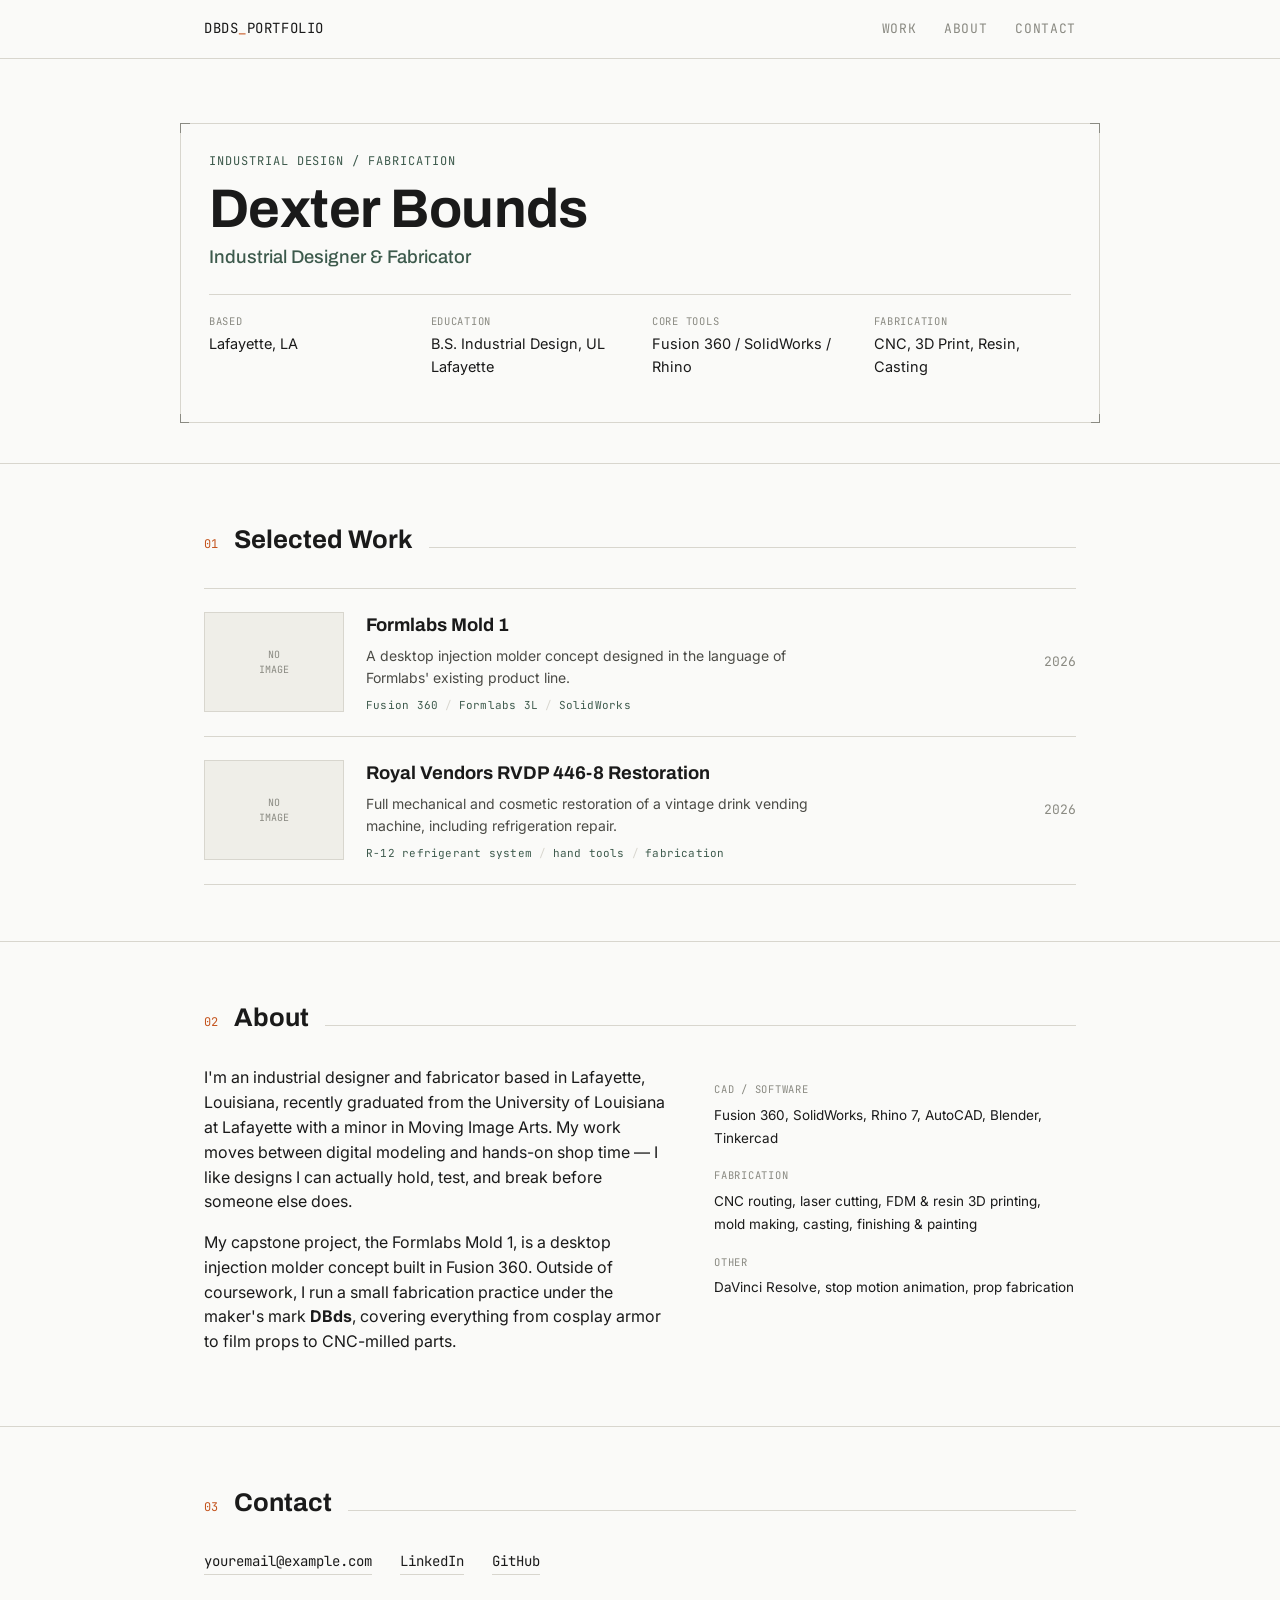
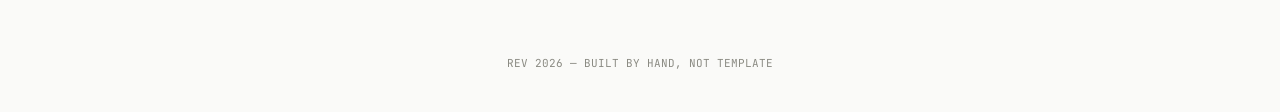
==== index.html @ f6bae3cf "Add files via upload" ====
<!DOCTYPE html>
<html lang="en">
<head>
<meta charset="UTF-8">
<meta name="viewport" content="width=device-width, initial-scale=1.0">
<title>Dexter Bounds — Industrial Design Portfolio</title>
<link rel="preconnect" href="https://fonts.googleapis.com">
<link rel="preconnect" href="https://fonts.gstatic.com" crossorigin>
<link href="https://fonts.googleapis.com/css2?family=Archivo:wght@500;700&family=Inter:wght@400;500&family=JetBrains+Mono:wght@400;500&display=swap" rel="stylesheet">
<link rel="stylesheet" href="assets/css/style.css">
</head>
<body>

<header class="site-header">
  <div class="wrap">
    <a class="brand" href="index.html">DBDS<span class="mark">_</span>PORTFOLIO</a>
    <nav class="nav">
      <a href="index.html#work">Work</a>
      <a href="index.html#about">About</a>
      <a href="index.html#contact">Contact</a>
    </nav>
  </div>
</header>

<section class="titleblock">
  <div class="titleblock-inner crop">
    <span class="ca"></span><span class="cb"></span>
    <p class="tb-eyebrow">Industrial Design / Fabrication</p>
    <h1 class="tb-name">Dexter Bounds</h1>
    <p class="tb-role">Industrial Designer &amp; Fabricator</p>
    <dl class="tb-specs">
      <div class="tb-spec"><dt>Based</dt><dd>Lafayette, LA</dd></div>
      <div class="tb-spec"><dt>Education</dt><dd>B.S. Industrial Design, UL Lafayette</dd></div>
      <div class="tb-spec"><dt>Core Tools</dt><dd>Fusion 360 / SolidWorks / Rhino</dd></div>
      <div class="tb-spec"><dt>Fabrication</dt><dd>CNC, 3D Print, Resin, Casting</dd></div>
    </dl>
  </div>
</section>

<section class="section" id="work">
  <div class="wrap">
    <div class="section-head">
      <span class="section-num">01</span>
      <h2 class="section-title">Selected Work</h2>
      <span class="section-rule"></span>
    </div>
    <ul class="project-list">
        <li class="project-row">
          <div class="project-thumb-fallback">NO<br>IMAGE</div>
          <div class="project-info">
            <a href="work/formlabs-mold-1.html">
              <h3 class="project-title">Formlabs Mold 1</h3>
            </a>
            <p class="project-blurb">A desktop injection molder concept designed in the language of Formlabs' existing product line.</p>
            <div class="spec-strip"><span>Fusion 360</span><span>Formlabs 3L</span><span>SolidWorks</span></div>
          </div>
          <div class="project-year">2026</div>
        </li>

        <li class="project-row">
          <div class="project-thumb-fallback">NO<br>IMAGE</div>
          <div class="project-info">
            <a href="work/royal-vendors-rvdp-446-8-restoration.html">
              <h3 class="project-title">Royal Vendors RVDP 446-8 Restoration</h3>
            </a>
            <p class="project-blurb">Full mechanical and cosmetic restoration of a vintage drink vending machine, including refrigeration repair.</p>
            <div class="spec-strip"><span>R-12 refrigerant system</span><span>hand tools</span><span>fabrication</span></div>
          </div>
          <div class="project-year">2026</div>
        </li></ul>
  </div>
</section>

<section class="section" id="about">
  <div class="wrap">
    <div class="section-head">
      <span class="section-num">02</span>
      <h2 class="section-title">About</h2>
      <span class="section-rule"></span>
    </div>
    <div class="about-grid">
      <div class="about-text">
        <p>I'm an industrial designer and fabricator based in Lafayette, Louisiana, recently graduated from the University of Louisiana at Lafayette with a minor in Moving Image Arts. My work moves between digital modeling and hands-on shop time — I like designs I can actually hold, test, and break before someone else does.</p>
        <p>My capstone project, the Formlabs Mold 1, is a desktop injection molder concept built in Fusion 360. Outside of coursework, I run a small fabrication practice under the maker's mark <strong>DBds</strong>, covering everything from cosplay armor to film props to CNC-milled parts.</p>
      </div>
      <dl class="skills-block">
        <dt>CAD / Software</dt>
        <dd>Fusion 360, SolidWorks, Rhino 7, AutoCAD, Blender, Tinkercad</dd>
        <dt>Fabrication</dt>
        <dd>CNC routing, laser cutting, FDM &amp; resin 3D printing, mold making, casting, finishing &amp; painting</dd>
        <dt>Other</dt>
        <dd>DaVinci Resolve, stop motion animation, prop fabrication</dd>
      </dl>
    </div>
  </div>
</section>

<section class="section" id="contact">
  <div class="wrap">
    <div class="section-head">
      <span class="section-num">03</span>
      <h2 class="section-title">Contact</h2>
      <span class="section-rule"></span>
    </div>
    <div class="contact-row">
      <a href="mailto:youremail@example.com">youremail@example.com</a>
      <a href="https://linkedin.com/in/yourprofile">LinkedIn</a>
      <a href="https://github.com/yourprofile">GitHub</a>
    </div>
  </div>
</section>


<footer class="site-footer">
  <div class="wrap">REV 2026 — BUILT BY HAND, NOT TEMPLATE</div>
</footer>
</body>
</html>
---- assets/css/style.css ----
/* ===========================================================
   Dexter Bounds — Portfolio
   Design tokens
   =========================================================== */
:root {
  --paper:    #FAFAF8;
  --ink:      #1A1A1A;
  --workshop: #3D5A4C;
  --rivet:    #C4541E;
  --graphite: #8A8A82;
  --hairline: #D8D6CE;

  --display: "Archivo", "Arial Narrow", sans-serif;
  --body:    "Inter", -apple-system, sans-serif;
  --mono:    "JetBrains Mono", "Courier New", monospace;

  --max-w: 920px;
  --gutter: 24px;
}

* { box-sizing: border-box; }

@media (prefers-reduced-motion: reduce) {
  *, *::before, *::after {
    animation-duration: 0.01ms !important;
    animation-iteration-count: 1 !important;
    transition-duration: 0.01ms !important;
  }
}

html { scroll-behavior: smooth; }

body {
  margin: 0;
  background: var(--paper);
  color: var(--ink);
  font-family: var(--body);
  font-size: 16px;
  line-height: 1.55;
  -webkit-font-smoothing: antialiased;
}

a { color: inherit; text-decoration: none; }

img { max-width: 100%; display: block; }

.wrap {
  max-width: var(--max-w);
  margin: 0 auto;
  padding: 0 var(--gutter);
}

/* ---------- Crop-mark signature element ---------- */
.crop {
  position: relative;
}
.crop::before,
.crop::after,
.crop > .ca,
.crop > .cb {
  content: "";
  position: absolute;
  width: 9px;
  height: 9px;
  pointer-events: none;
}
.crop::before { top: -1px; left: -1px; border-top: 1.5px solid var(--graphite); border-left: 1.5px solid var(--graphite); }
.crop::after  { top: -1px; right: -1px; border-top: 1.5px solid var(--graphite); border-right: 1.5px solid var(--graphite); }
.crop > .ca   { bottom: -1px; left: -1px; border-bottom: 1.5px solid var(--graphite); border-left: 1.5px solid var(--graphite); }
.crop > .cb   { bottom: -1px; right: -1px; border-bottom: 1.5px solid var(--graphite); border-right: 1.5px solid var(--graphite); }

/* ---------- Header / nav ---------- */
.site-header {
  border-bottom: 1px solid var(--hairline);
  padding: 18px 0;
  position: sticky;
  top: 0;
  background: rgba(250, 250, 248, 0.92);
  backdrop-filter: blur(6px);
  z-index: 50;
}
.site-header .wrap {
  display: flex;
  align-items: baseline;
  justify-content: space-between;
}
.brand {
  font-family: var(--mono);
  font-size: 14px;
  letter-spacing: 0.04em;
  text-transform: uppercase;
}
.brand .mark { color: var(--rivet); }
.nav { display: flex; gap: 28px; font-family: var(--mono); font-size: 13px; }
.nav a {
  color: var(--graphite);
  text-transform: uppercase;
  letter-spacing: 0.05em;
  transition: color 0.15s;
}
.nav a:hover, .nav a:focus-visible { color: var(--rivet); }
.nav a:focus-visible { outline: 2px solid var(--rivet); outline-offset: 3px; }

/* ---------- Hero / title block ---------- */
.titleblock {
  padding: 64px var(--gutter) 40px;
  border-bottom: 1px solid var(--hairline);
}
.titleblock-inner {
  max-width: var(--max-w);
  margin: 0 auto;
  padding: 28px;
  border: 1px solid var(--hairline);
}
.tb-eyebrow {
  font-family: var(--mono);
  font-size: 12px;
  color: var(--workshop);
  text-transform: uppercase;
  letter-spacing: 0.08em;
  margin: 0 0 10px;
}
.tb-name {
  font-family: var(--display);
  font-weight: 700;
  font-size: clamp(2.2rem, 6vw, 3.4rem);
  letter-spacing: -0.01em;
  margin: 0 0 6px;
  line-height: 1.05;
}
.tb-role {
  font-family: var(--display);
  font-weight: 500;
  font-size: 1.15rem;
  color: var(--workshop);
  margin: 0 0 22px;
}
.tb-specs {
  display: grid;
  grid-template-columns: repeat(auto-fit, minmax(140px, 1fr));
  gap: 14px 24px;
  border-top: 1px solid var(--hairline);
  padding-top: 18px;
  margin-top: 18px;
}
.tb-spec dt {
  font-family: var(--mono);
  font-size: 10.5px;
  text-transform: uppercase;
  letter-spacing: 0.07em;
  color: var(--graphite);
  margin: 0 0 4px;
}
.tb-spec dd {
  margin: 0;
  font-size: 14.5px;
}

/* ---------- Section headings ---------- */
.section { padding: 56px var(--gutter); }
.section + .section { border-top: 1px solid var(--hairline); }
.section-head {
  display: flex;
  align-items: baseline;
  gap: 16px;
  margin-bottom: 28px;
}
.section-num {
  font-family: var(--mono);
  font-size: 12px;
  color: var(--rivet);
}
.section-title {
  font-family: var(--display);
  font-weight: 700;
  font-size: 1.6rem;
  margin: 0;
}
.section-rule {
  flex: 1;
  height: 1px;
  background: var(--hairline);
}

/* ---------- Project list ---------- */
.project-list {
  list-style: none;
  margin: 0;
  padding: 0;
}
.project-row {
  display: grid;
  grid-template-columns: 140px 1fr auto;
  gap: 22px;
  align-items: center;
  padding: 22px 0;
  border-bottom: 1px solid var(--hairline);
}
.project-row:first-child { border-top: 1px solid var(--hairline); }
.project-thumb {
  width: 140px;
  height: 100px;
  object-fit: cover;
  background: #EFEEE8;
  border: 1px solid var(--hairline);
}
.project-thumb-fallback {
  width: 140px;
  height: 100px;
  background: #EFEEE8;
  border: 1px solid var(--hairline);
  display: flex;
  align-items: center;
  justify-content: center;
  font-family: var(--mono);
  font-size: 10px;
  color: var(--graphite);
  text-align: center;
  padding: 6px;
}
.project-info a { display: block; }
.project-title {
  font-family: var(--display);
  font-weight: 700;
  font-size: 1.15rem;
  margin: 0 0 6px;
  transition: color 0.15s;
}
.project-row:hover .project-title { color: var(--rivet); }
.project-blurb {
  font-size: 14px;
  color: #4A4A45;
  margin: 0 0 8px;
  max-width: 50ch;
}
.spec-strip {
  font-family: var(--mono);
  font-size: 11px;
  color: var(--workshop);
  letter-spacing: 0.02em;
}
.spec-strip span:not(:last-child)::after {
  content: " /";
  color: var(--hairline);
  margin-right: 6px;
}
.project-year {
  font-family: var(--mono);
  font-size: 13px;
  color: var(--graphite);
  white-space: nowrap;
  justify-self: end;
}

.empty-state {
  padding: 28px 0;
  font-family: var(--mono);
  font-size: 13px;
  color: var(--graphite);
  border-top: 1px solid var(--hairline);
  border-bottom: 1px solid var(--hairline);
}

/* ---------- About ---------- */
.about-grid {
  display: grid;
  grid-template-columns: 1.3fr 1fr;
  gap: 40px;
}
.about-text p { margin: 0 0 16px; }
.skills-block dt {
  font-family: var(--mono);
  font-size: 10.5px;
  text-transform: uppercase;
  letter-spacing: 0.07em;
  color: var(--graphite);
  margin: 18px 0 6px;
}
.skills-block dt:first-child { margin-top: 0; }
.skills-block dd {
  margin: 0;
  font-size: 13.5px;
  line-height: 1.7;
}

/* ---------- Contact ---------- */
.contact-row {
  display: flex;
  flex-wrap: wrap;
  gap: 28px;
  font-family: var(--mono);
  font-size: 14px;
}
.contact-row a {
  border-bottom: 1px solid var(--hairline);
  padding-bottom: 2px;
  transition: border-color 0.15s, color 0.15s;
}
.contact-row a:hover, .contact-row a:focus-visible { color: var(--rivet); border-color: var(--rivet); }
.contact-row a:focus-visible { outline: 2px solid var(--rivet); outline-offset: 3px; }

/* ---------- Footer ---------- */
.site-footer {
  padding: 24px var(--gutter) 40px;
  font-family: var(--mono);
  font-size: 11px;
  color: var(--graphite);
  text-align: center;
}

/* ---------- Project detail page ---------- */
.project-header {
  padding: 48px var(--gutter) 32px;
  border-bottom: 1px solid var(--hairline);
}
.back-link {
  font-family: var(--mono);
  font-size: 12px;
  color: var(--graphite);
  display: inline-block;
  margin-bottom: 22px;
}
.back-link:hover { color: var(--rivet); }
.project-header h1 {
  font-family: var(--display);
  font-size: clamp(1.8rem, 5vw, 2.6rem);
  margin: 0 0 14px;
  line-height: 1.1;
}
.project-meta {
  display: grid;
  grid-template-columns: repeat(auto-fit, minmax(120px, 1fr));
  gap: 14px 24px;
  padding-top: 18px;
  margin-top: 4px;
  border-top: 1px solid var(--hairline);
}
.project-body {
  padding: 40px var(--gutter) 60px;
  max-width: 720px;
  margin: 0 auto;
}
.project-body h2 {
  font-family: var(--display);
  font-size: 1.25rem;
  margin: 36px 0 14px;
}
.project-body p { margin: 0 0 16px; }
.project-body img {
  margin: 28px 0;
  border: 1px solid var(--hairline);
}
.project-body figcaption {
  font-family: var(--mono);
  font-size: 11px;
  color: var(--graphite);
  margin-top: 8px;
}
.project-body ul { padding-left: 20px; }

/* ---------- Responsive ---------- */
@media (max-width: 640px) {
  .nav { gap: 16px; font-size: 11px; }
  .titleblock { padding: 40px var(--gutter) 28px; }
  .titleblock-inner { padding: 20px; }
  .project-row {
    grid-template-columns: 88px 1fr;
    grid-template-areas: "thumb title" "thumb year";
  }
  .project-thumb, .project-thumb-fallback { width: 88px; height: 64px; grid-area: thumb; }
  .project-info { grid-area: title; }
  .project-year { grid-area: year; justify-self: start; margin-top: 6px; }
  .about-grid { grid-template-columns: 1fr; gap: 28px; }
}
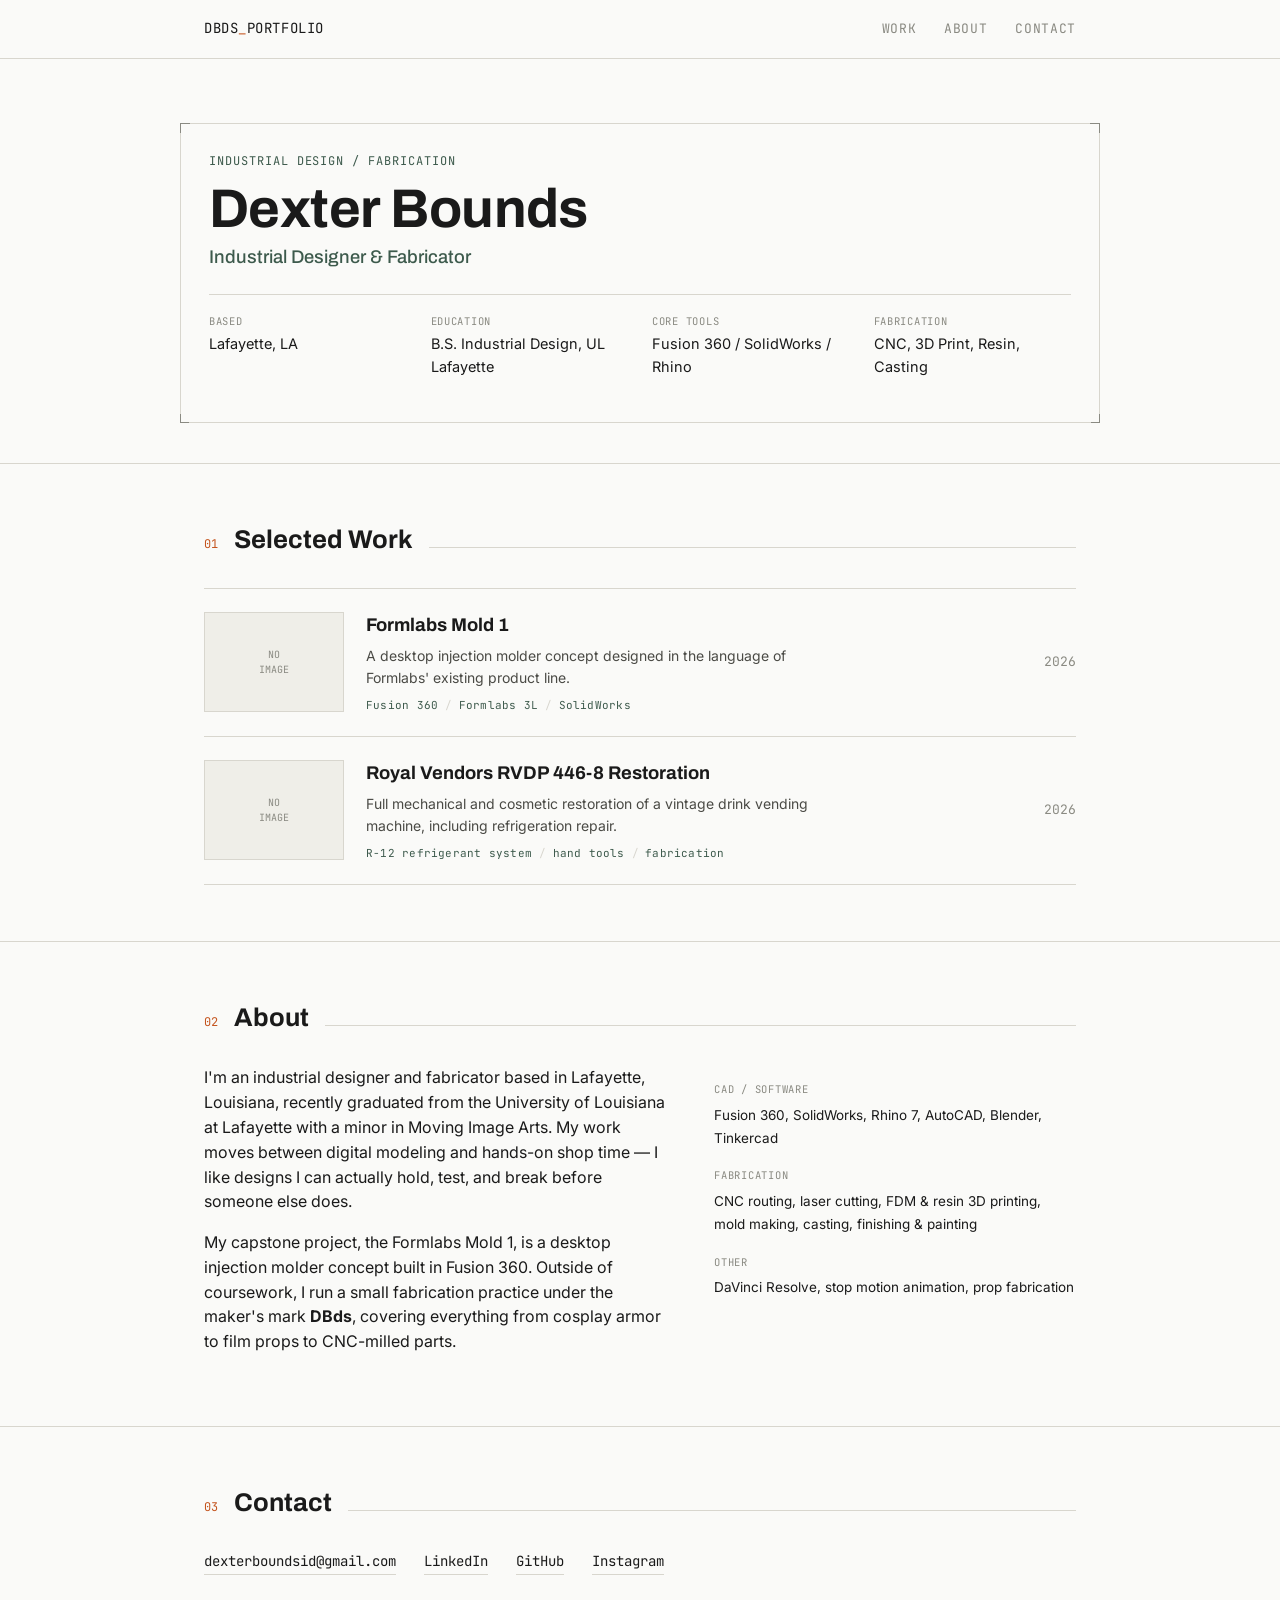
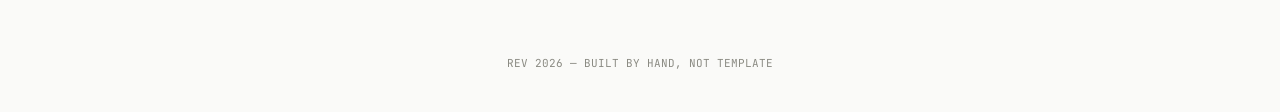
==== commit 7fde4887: "Add files via upload" ====
--- a/index.html
+++ b/index.html
@@ -103,9 +103,11 @@
       <span class="section-rule"></span>
     </div>
     <div class="contact-row">
-      <a href="mailto:youremail@example.com">youremail@example.com</a>
-      <a href="https://linkedin.com/in/yourprofile">LinkedIn</a>
-      <a href="https://github.com/yourprofile">GitHub</a>
+      <a href="mailto:dexterboundsid@gmail.com">dexterboundsid@gmail.com</a>
+      <a href="https://www.linkedin.com/in/dexter-bounds/">LinkedIn</a>
+      <a href="https://github.com/dexterboundsid-boop">GitHub</a>
+      <a href="https://www.instagram.com/dex_bounds/">Instagram</a>
+    </div>
     </div>
   </div>
 </section>
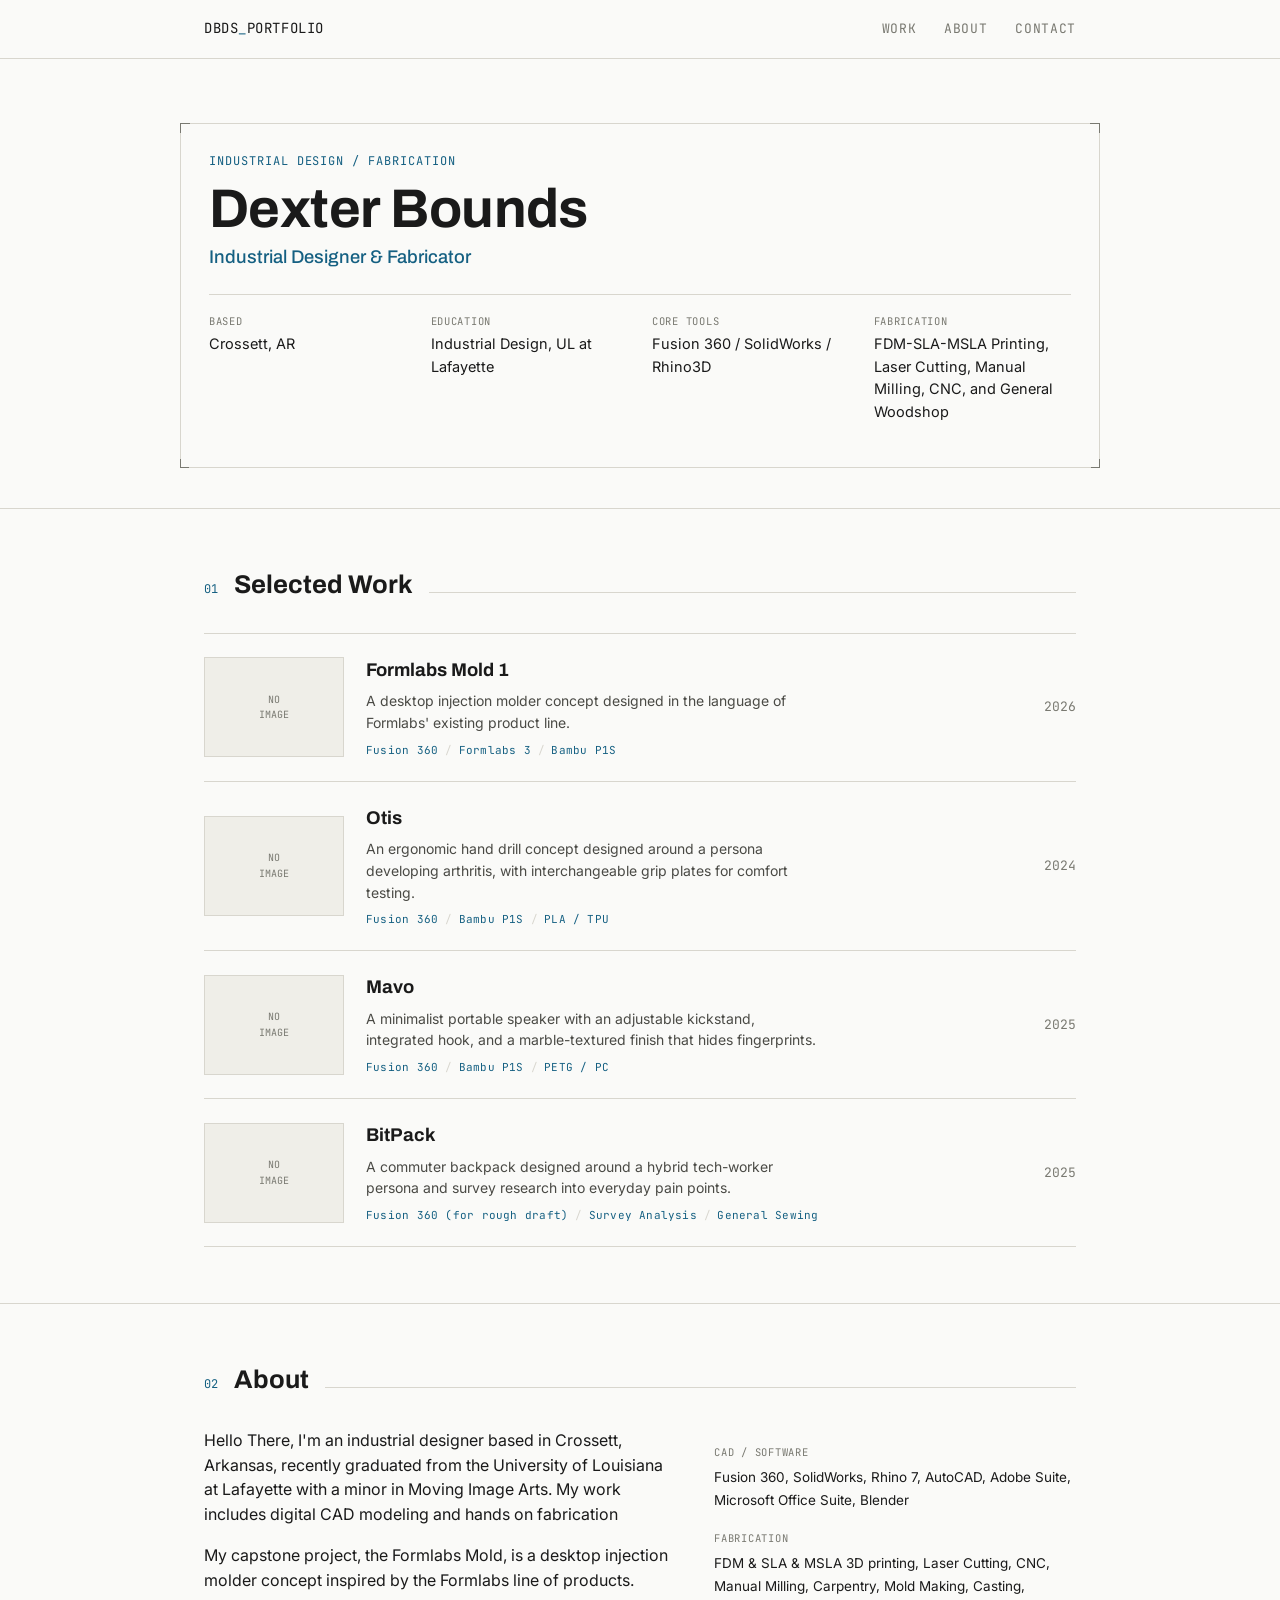
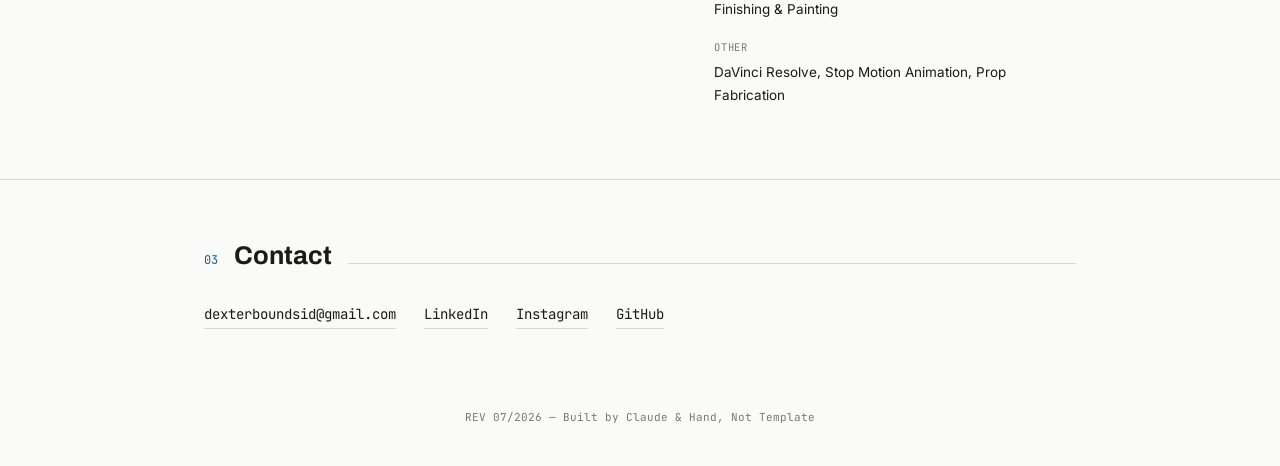
==== commit abc7d113: "Add files via upload Edited colors and contents to be more correct." ====
--- a/index.html
+++ b/index.html
@@ -29,10 +29,10 @@
     <h1 class="tb-name">Dexter Bounds</h1>
     <p class="tb-role">Industrial Designer &amp; Fabricator</p>
     <dl class="tb-specs">
-      <div class="tb-spec"><dt>Based</dt><dd>Lafayette, LA</dd></div>
-      <div class="tb-spec"><dt>Education</dt><dd>B.S. Industrial Design, UL Lafayette</dd></div>
-      <div class="tb-spec"><dt>Core Tools</dt><dd>Fusion 360 / SolidWorks / Rhino</dd></div>
-      <div class="tb-spec"><dt>Fabrication</dt><dd>CNC, 3D Print, Resin, Casting</dd></div>
+      <div class="tb-spec"><dt>Based</dt><dd>Crossett, AR</dd></div>
+      <div class="tb-spec"><dt>Education</dt><dd>Industrial Design, UL at Lafayette</dd></div>
+      <div class="tb-spec"><dt>Core Tools</dt><dd>Fusion 360 / SolidWorks / Rhino3D</dd></div>
+      <div class="tb-spec"><dt>Fabrication</dt><dd>FDM-SLA-MSLA Printing, Laser Cutting, Manual Milling, CNC, and General Woodshop</dd></div>
     </dl>
   </div>
 </section>
@@ -52,7 +52,7 @@
               <h3 class="project-title">Formlabs Mold 1</h3>
             </a>
             <p class="project-blurb">A desktop injection molder concept designed in the language of Formlabs' existing product line.</p>
-            <div class="spec-strip"><span>Fusion 360</span><span>Formlabs 3L</span><span>SolidWorks</span></div>
+            <div class="spec-strip"><span>Fusion 360</span><span>Formlabs 3</span><span>Bambu P1S</span></div>
           </div>
           <div class="project-year">2026</div>
         </li>
@@ -60,13 +60,37 @@
         <li class="project-row">
           <div class="project-thumb-fallback">NO<br>IMAGE</div>
           <div class="project-info">
-            <a href="work/royal-vendors-rvdp-446-8-restoration.html">
-              <h3 class="project-title">Royal Vendors RVDP 446-8 Restoration</h3>
+            <a href="work/lock-in-hand-drill.html">
+              <h3 class="project-title">Otis</h3>
             </a>
-            <p class="project-blurb">Full mechanical and cosmetic restoration of a vintage drink vending machine, including refrigeration repair.</p>
-            <div class="spec-strip"><span>R-12 refrigerant system</span><span>hand tools</span><span>fabrication</span></div>
+            <p class="project-blurb">An ergonomic hand drill concept designed around a persona developing arthritis, with interchangeable grip plates for comfort testing.</p>
+            <div class="spec-strip"><span>Fusion 360</span><span>Bambu P1S</span><span>PLA / TPU</span></div>
           </div>
-          <div class="project-year">2026</div>
+          <div class="project-year">2024</div>
+        </li>
+
+        <li class="project-row">
+          <div class="project-thumb-fallback">NO<br>IMAGE</div>
+          <div class="project-info">
+            <a href="work/mavo-speaker.html">
+              <h3 class="project-title">Mavo</h3>
+            </a>
+            <p class="project-blurb">A minimalist portable speaker with an adjustable kickstand, integrated hook, and a marble-textured finish that hides fingerprints.</p>
+            <div class="spec-strip"><span>Fusion 360</span><span>Bambu P1S</span><span>PETG / PC</span></div>
+          </div>
+          <div class="project-year">2025</div>
+        </li>
+
+        <li class="project-row">
+          <div class="project-thumb-fallback">NO<br>IMAGE</div>
+          <div class="project-info">
+            <a href="work/bitpack.html">
+              <h3 class="project-title">BitPack</h3>
+            </a>
+            <p class="project-blurb">A commuter backpack designed around a hybrid tech-worker persona and survey research into everyday pain points.</p>
+            <div class="spec-strip"><span>Fusion 360 (for rough draft)</span><span>Survey Analysis</span><span>General Sewing</span></div>
+          </div>
+          <div class="project-year">2025</div>
         </li></ul>
   </div>
 </section>
@@ -80,16 +104,16 @@
     </div>
     <div class="about-grid">
       <div class="about-text">
-        <p>I'm an industrial designer and fabricator based in Lafayette, Louisiana, recently graduated from the University of Louisiana at Lafayette with a minor in Moving Image Arts. My work moves between digital modeling and hands-on shop time — I like designs I can actually hold, test, and break before someone else does.</p>
-        <p>My capstone project, the Formlabs Mold 1, is a desktop injection molder concept built in Fusion 360. Outside of coursework, I run a small fabrication practice under the maker's mark <strong>DBds</strong>, covering everything from cosplay armor to film props to CNC-milled parts.</p>
+        <p>Hello There, I'm an industrial designer based in Crossett, Arkansas, recently graduated from the University of Louisiana at Lafayette with a minor in Moving Image Arts. My work includes digital CAD modeling and hands on fabrication</p>
+        <p>My capstone project, the Formlabs Mold, is a desktop injection molder concept inspired by the Formlabs line of products.</p>
       </div>
       <dl class="skills-block">
         <dt>CAD / Software</dt>
-        <dd>Fusion 360, SolidWorks, Rhino 7, AutoCAD, Blender, Tinkercad</dd>
+        <dd>Fusion 360, SolidWorks, Rhino 7, AutoCAD, Adobe Suite, Microsoft Office Suite, Blender</dd>
         <dt>Fabrication</dt>
-        <dd>CNC routing, laser cutting, FDM &amp; resin 3D printing, mold making, casting, finishing &amp; painting</dd>
+        <dd>FDM &amp; SLA &amp; MSLA 3D printing, Laser Cutting, CNC, Manual Milling, Carpentry, Mold Making, Casting, Finishing &amp; Painting</dd>
         <dt>Other</dt>
-        <dd>DaVinci Resolve, stop motion animation, prop fabrication</dd>
+        <dd>DaVinci Resolve, Stop Motion Animation, Prop Fabrication</dd>
       </dl>
     </div>
   </div>
@@ -105,8 +129,8 @@
     <div class="contact-row">
       <a href="mailto:dexterboundsid@gmail.com">dexterboundsid@gmail.com</a>
       <a href="https://www.linkedin.com/in/dexter-bounds/">LinkedIn</a>
+      <a href="https://www.instagram.com/dex_bounds/">Instagram</a>
       <a href="https://github.com/dexterboundsid-boop">GitHub</a>
-      <a href="https://www.instagram.com/dex_bounds/">Instagram</a>
     </div>
     </div>
   </div>
@@ -114,7 +138,7 @@
 
 
 <footer class="site-footer">
-  <div class="wrap">REV 2026 — BUILT BY HAND, NOT TEMPLATE</div>
+  <div class="wrap">REV 07/2026 — Built by Claude & Hand, Not Template</div>
 </footer>
 </body>
 </html>
--- a/assets/css/style.css
+++ b/assets/css/style.css
@@ -5,9 +5,9 @@
 :root {
   --paper:    #FAFAF8;
   --ink:      #1A1A1A;
-  --workshop: #3D5A4C;
-  --rivet:    #C4541E;
-  --graphite: #8A8A82;
+  --workshop: #156082;
+  --rivet:    #156082;
+  --graphite: #797971;
   --hairline: #D8D6CE;
 
   --display: "Archivo", "Arial Narrow", sans-serif;
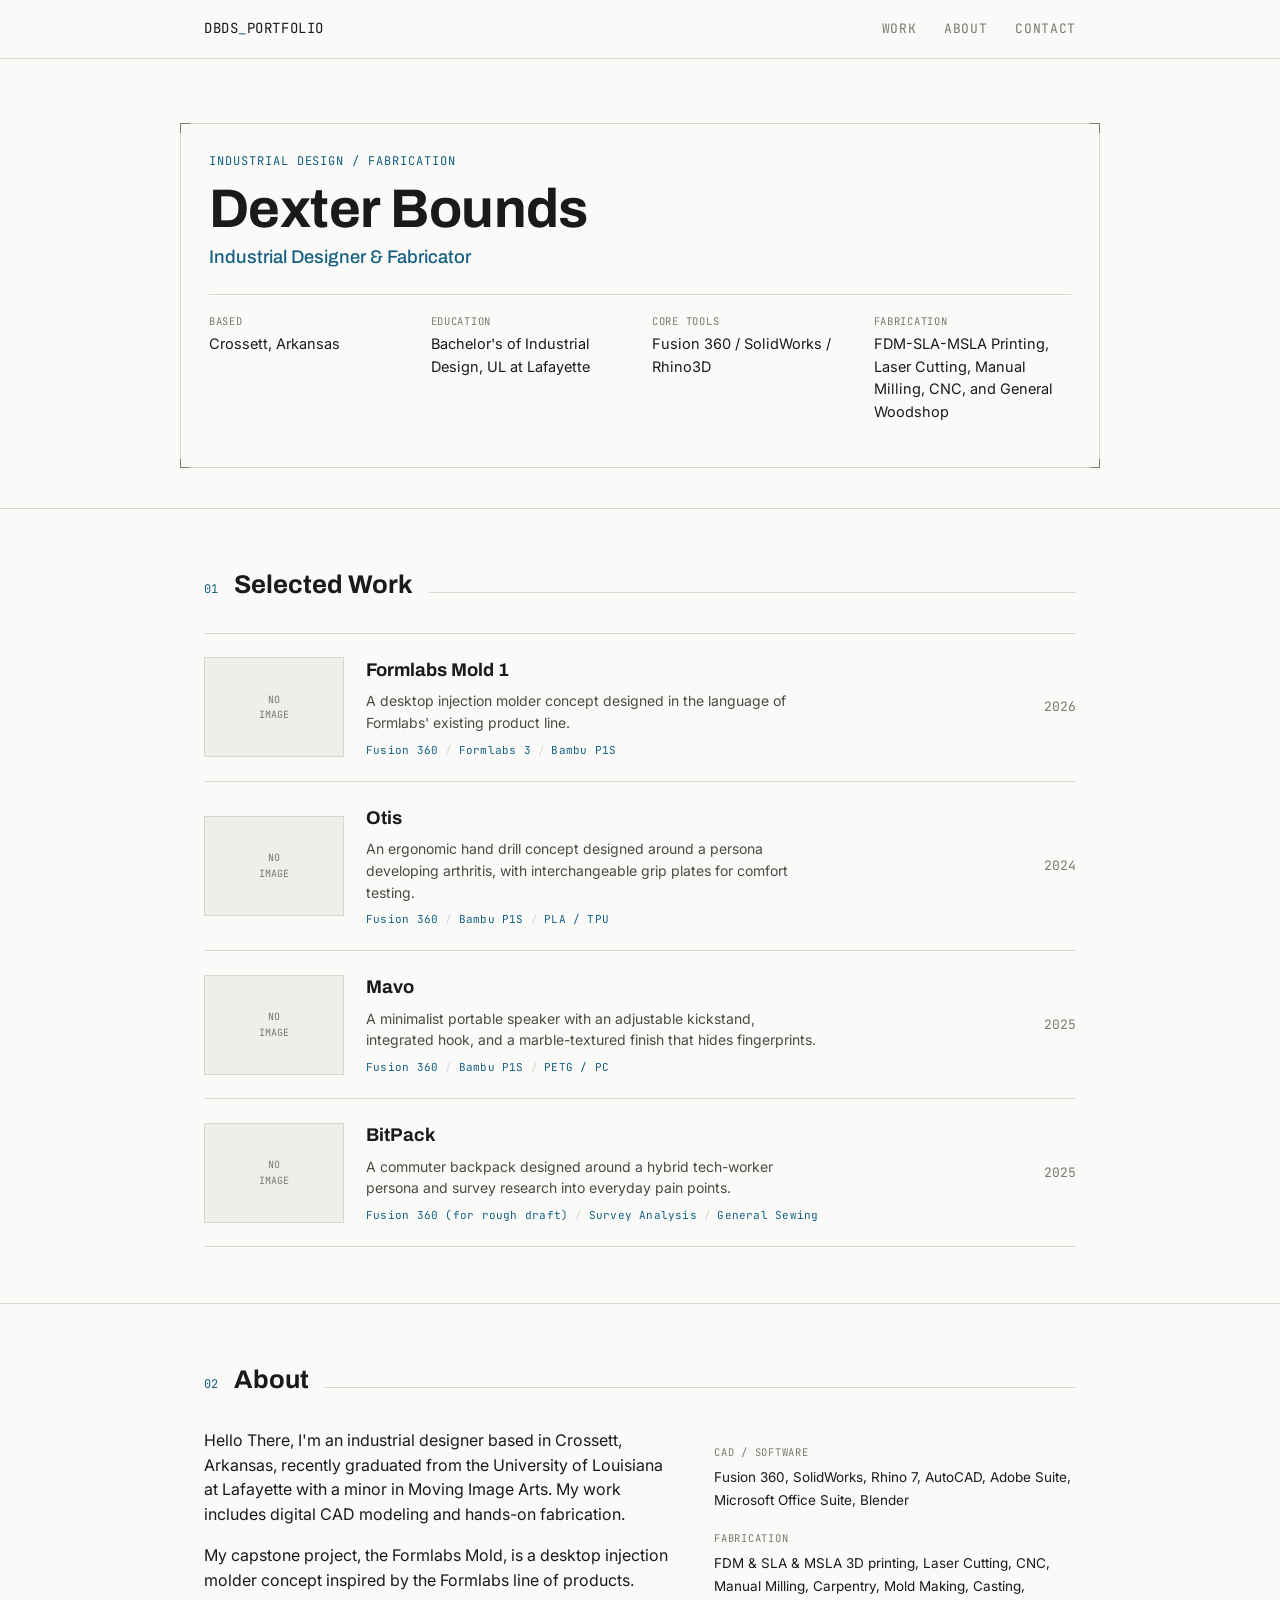
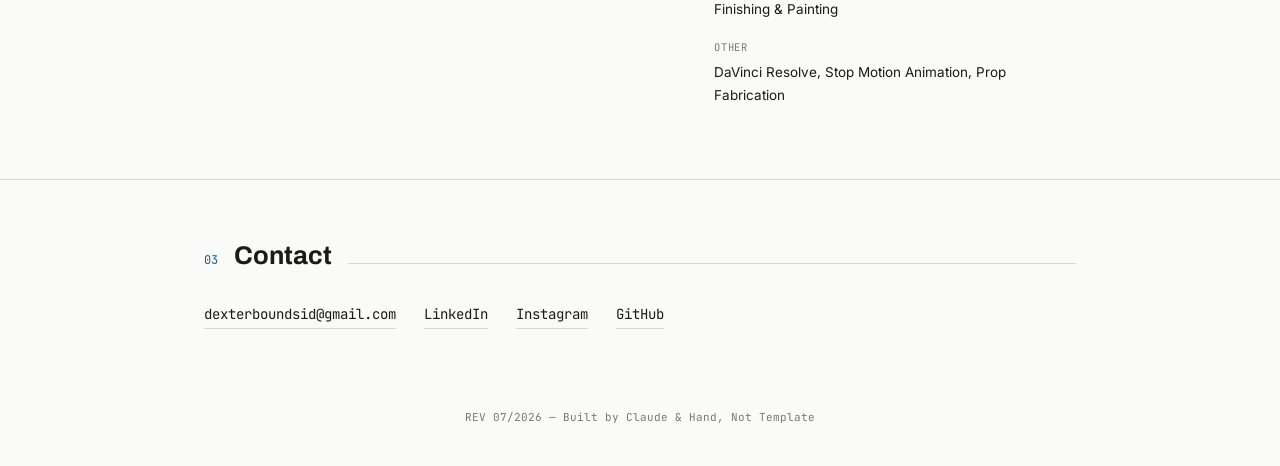
==== commit 2ada82fb: "Add files via upload" ====
--- a/index.html
+++ b/index.html
@@ -29,8 +29,8 @@
     <h1 class="tb-name">Dexter Bounds</h1>
     <p class="tb-role">Industrial Designer &amp; Fabricator</p>
     <dl class="tb-specs">
-      <div class="tb-spec"><dt>Based</dt><dd>Crossett, AR</dd></div>
-      <div class="tb-spec"><dt>Education</dt><dd>Industrial Design, UL at Lafayette</dd></div>
+      <div class="tb-spec"><dt>Based</dt><dd>Crossett, Arkansas</dd></div>
+      <div class="tb-spec"><dt>Education</dt><dd>Bachelor's of Industrial Design, UL at Lafayette</dd></div>
       <div class="tb-spec"><dt>Core Tools</dt><dd>Fusion 360 / SolidWorks / Rhino3D</dd></div>
       <div class="tb-spec"><dt>Fabrication</dt><dd>FDM-SLA-MSLA Printing, Laser Cutting, Manual Milling, CNC, and General Woodshop</dd></div>
     </dl>
@@ -104,7 +104,7 @@
     </div>
     <div class="about-grid">
       <div class="about-text">
-        <p>Hello There, I'm an industrial designer based in Crossett, Arkansas, recently graduated from the University of Louisiana at Lafayette with a minor in Moving Image Arts. My work includes digital CAD modeling and hands on fabrication</p>
+        <p>Hello There, I'm an industrial designer based in Crossett, Arkansas, recently graduated from the University of Louisiana at Lafayette with a minor in Moving Image Arts. My work includes digital CAD modeling and hands-on fabrication.</p>
         <p>My capstone project, the Formlabs Mold, is a desktop injection molder concept inspired by the Formlabs line of products.</p>
       </div>
       <dl class="skills-block">
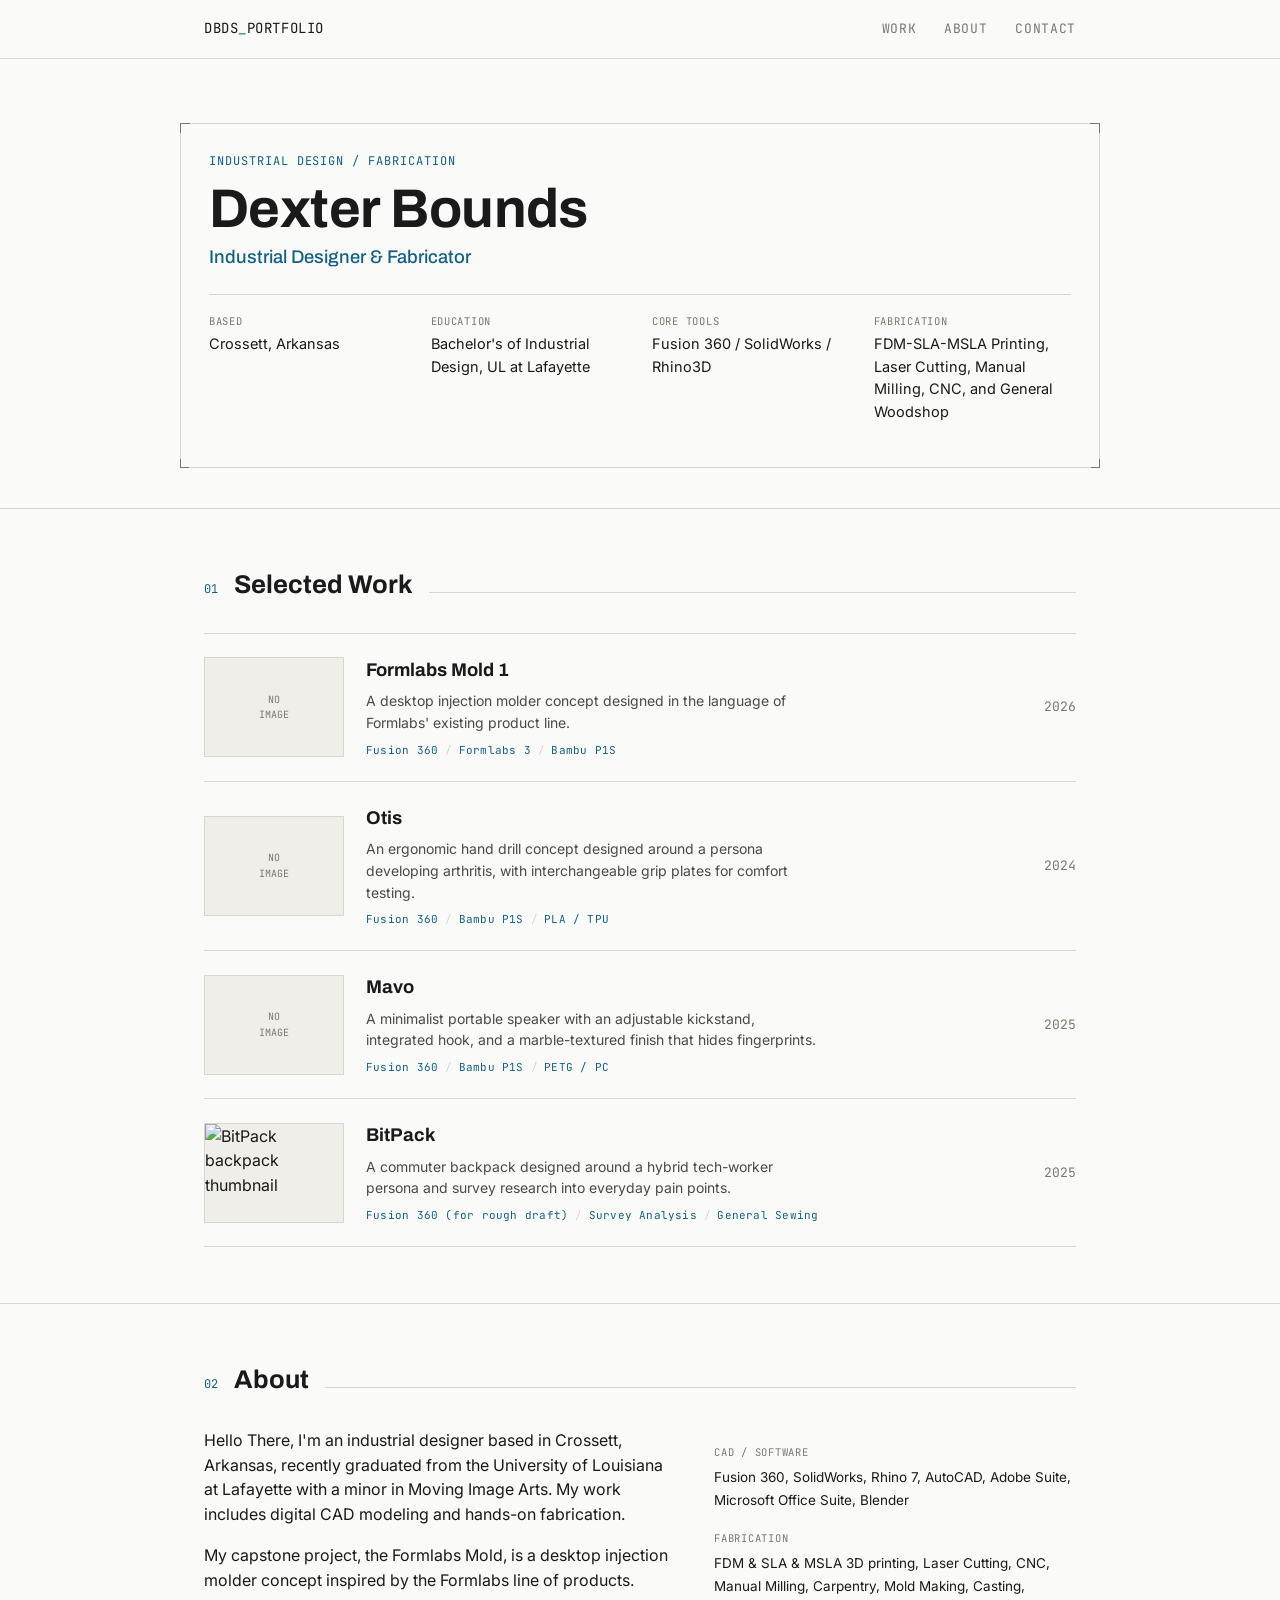
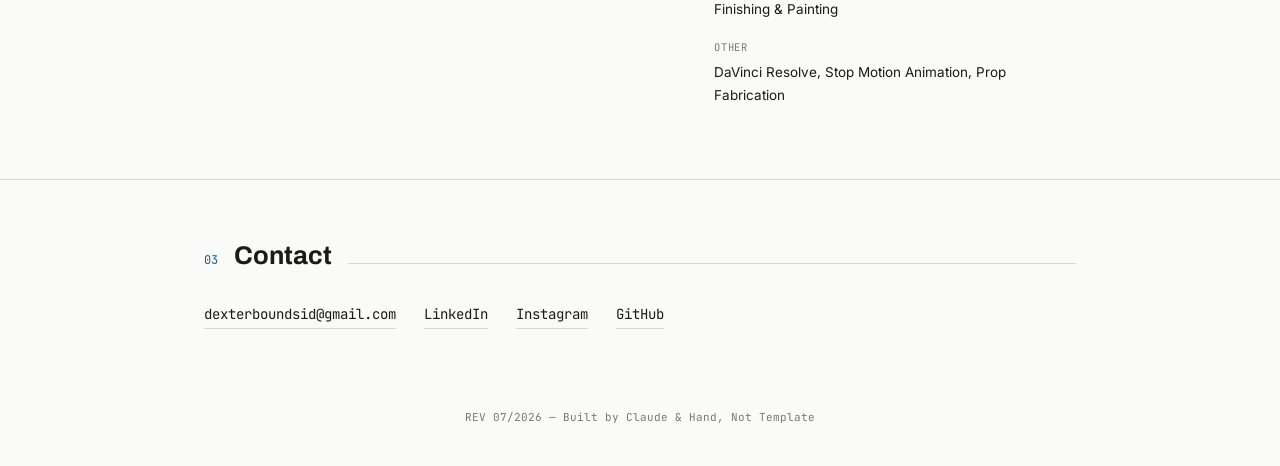
==== commit 07349d33: "Added Bitpack" ====
--- a/index.html
+++ b/index.html
@@ -82,7 +82,7 @@
         </li>
 
         <li class="project-row">
-          <div class="project-thumb-fallback">NO<br>IMAGE</div>
+          <img class="project-thumb" src="assets/img/bitpack/bitpack-01-final.png" alt="BitPack backpack thumbnail" loading="lazy">
           <div class="project-info">
             <a href="work/bitpack.html">
               <h3 class="project-title">BitPack</h3>
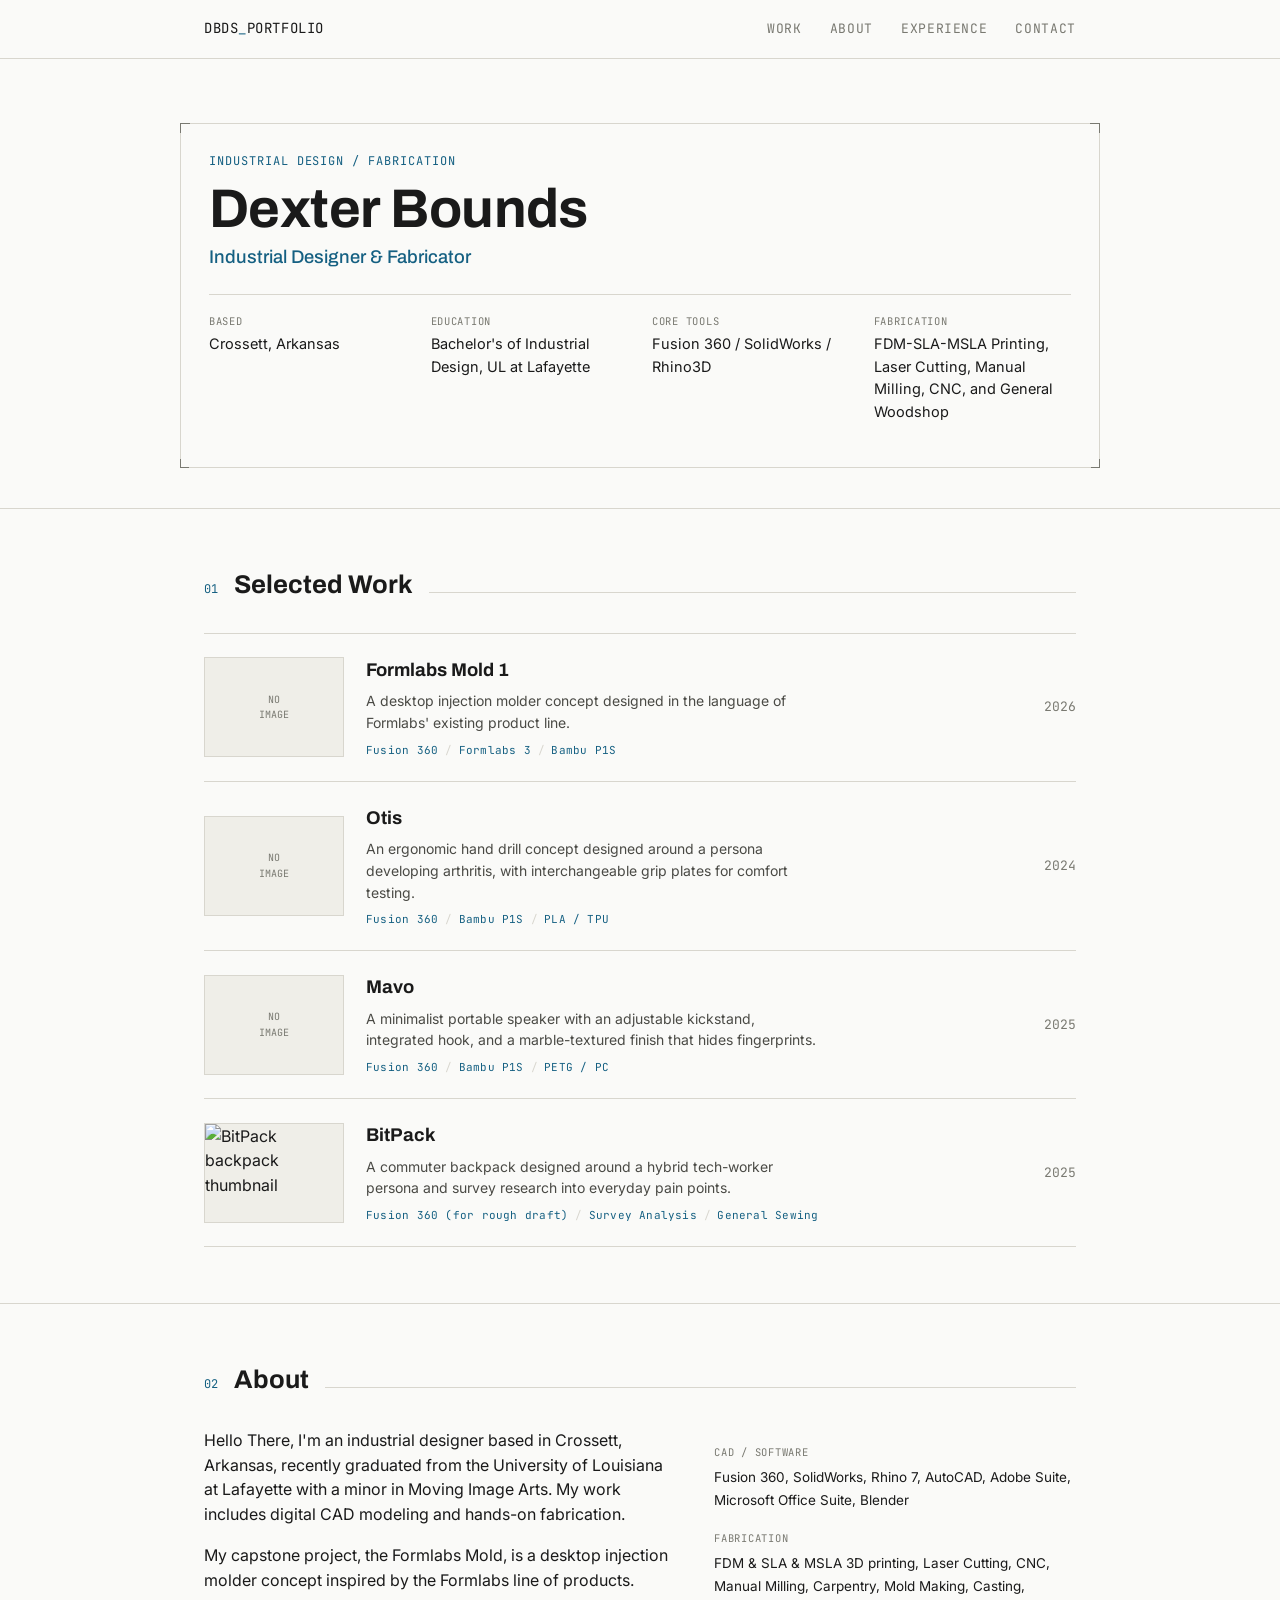
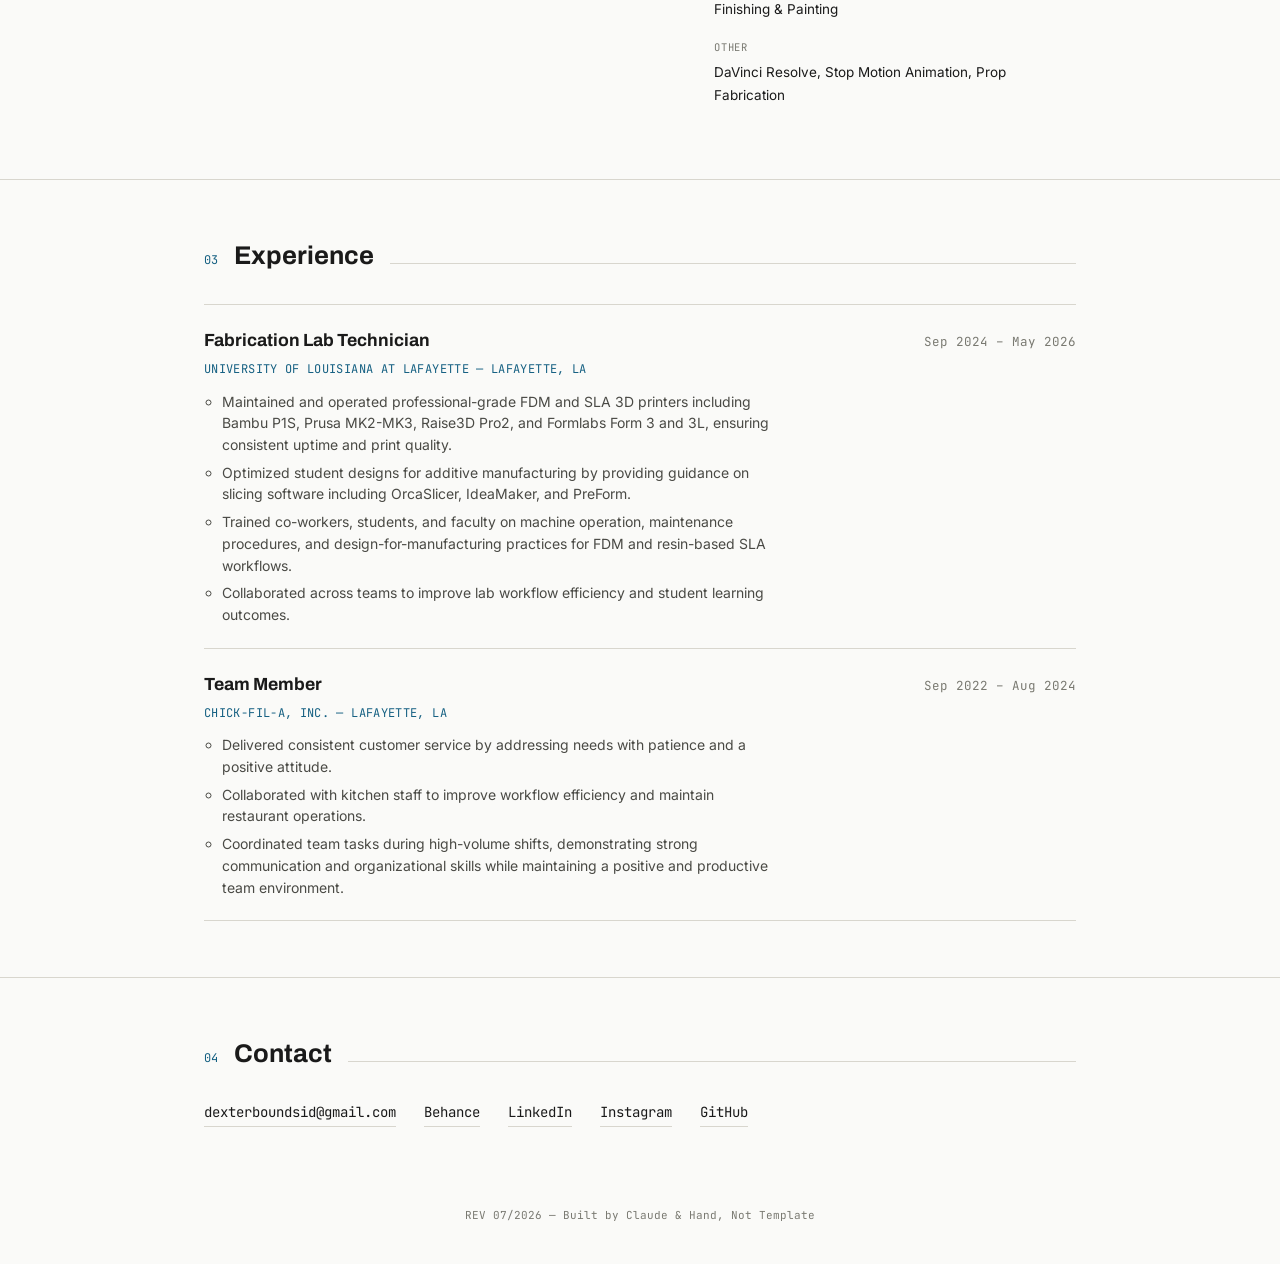
==== commit 46119166: "Add files via upload" ====
--- a/index.html
+++ b/index.html
@@ -17,6 +17,7 @@
     <nav class="nav">
       <a href="index.html#work">Work</a>
       <a href="index.html#about">About</a>
+      <a href="index.html#experience">Experience</a>
       <a href="index.html#contact">Contact</a>
     </nav>
   </div>
@@ -119,15 +120,54 @@
   </div>
 </section>
 
+<section class="section" id="experience">
+  <div class="wrap">
+    <div class="section-head">
+      <span class="section-num">03</span>
+      <h2 class="section-title">Experience</h2>
+      <span class="section-rule"></span>
+    </div>
+    <ul class="job-list">
+      <li class="job-entry">
+        <div class="job-head">
+          <h3 class="job-title">Fabrication Lab Technician</h3>
+          <span class="job-dates">Sep 2024 – May 2026</span>
+        </div>
+        <p class="job-company">University of Louisiana at Lafayette — Lafayette, LA</p>
+        <ul class="job-bullets">
+          <li>Maintained and operated professional-grade FDM and SLA 3D printers including Bambu P1S, Prusa MK2-MK3, Raise3D Pro2, and Formlabs Form 3 and 3L, ensuring consistent uptime and print quality.</li>
+          <li>Optimized student designs for additive manufacturing by providing guidance on slicing software including OrcaSlicer, IdeaMaker, and PreForm.</li>
+          <li>Trained co-workers, students, and faculty on machine operation, maintenance procedures, and design-for-manufacturing practices for FDM and resin-based SLA workflows.</li>
+          <li>Collaborated across teams to improve lab workflow efficiency and student learning outcomes.</li>
+        </ul>
+      </li>
+
+      <li class="job-entry">
+        <div class="job-head">
+          <h3 class="job-title">Team Member</h3>
+          <span class="job-dates">Sep 2022 – Aug 2024</span>
+        </div>
+        <p class="job-company">Chick-fil-A, Inc. — Lafayette, LA</p>
+        <ul class="job-bullets">
+          <li>Delivered consistent customer service by addressing needs with patience and a positive attitude.</li>
+          <li>Collaborated with kitchen staff to improve workflow efficiency and maintain restaurant operations.</li>
+          <li>Coordinated team tasks during high-volume shifts, demonstrating strong communication and organizational skills while maintaining a positive and productive team environment.</li>
+        </ul>
+      </li>
+    </ul>
+  </div>
+</section>
+
 <section class="section" id="contact">
   <div class="wrap">
     <div class="section-head">
-      <span class="section-num">03</span>
+      <span class="section-num">04</span>
       <h2 class="section-title">Contact</h2>
       <span class="section-rule"></span>
     </div>
     <div class="contact-row">
       <a href="mailto:dexterboundsid@gmail.com">dexterboundsid@gmail.com</a>
+      <a href="https://www.behance.net/dexterbounds">Behance</a>
       <a href="https://www.linkedin.com/in/dexter-bounds/">LinkedIn</a>
       <a href="https://www.instagram.com/dex_bounds/">Instagram</a>
       <a href="https://github.com/dexterboundsid-boop">GitHub</a>
--- a/assets/css/style.css
+++ b/assets/css/style.css
@@ -282,6 +282,56 @@
   font-size: 13.5px;
   line-height: 1.7;
 }
+
+/* ---------- Experience ---------- */
+.job-list {
+  list-style: none;
+  margin: 0;
+  padding: 0;
+}
+.job-entry {
+  padding: 22px 0;
+  border-bottom: 1px solid var(--hairline);
+}
+.job-entry:first-child { border-top: 1px solid var(--hairline); }
+.job-head {
+  display: flex;
+  flex-wrap: wrap;
+  align-items: baseline;
+  justify-content: space-between;
+  gap: 8px 20px;
+}
+.job-title {
+  font-family: var(--display);
+  font-weight: 700;
+  font-size: 1.1rem;
+  margin: 0;
+}
+.job-dates {
+  font-family: var(--mono);
+  font-size: 12.5px;
+  color: var(--graphite);
+  white-space: nowrap;
+}
+.job-company {
+  font-family: var(--mono);
+  font-size: 12px;
+  color: var(--workshop);
+  text-transform: uppercase;
+  letter-spacing: 0.03em;
+  margin: 6px 0 12px;
+}
+.job-bullets {
+  margin: 0;
+  padding-left: 18px;
+}
+.job-bullets li {
+  font-size: 14px;
+  color: #4A4A45;
+  margin-bottom: 6px;
+  max-width: 62ch;
+}
+.job-bullets li:last-child { margin-bottom: 0; }
 
 /* ---------- Contact ---------- */
 .contact-row {
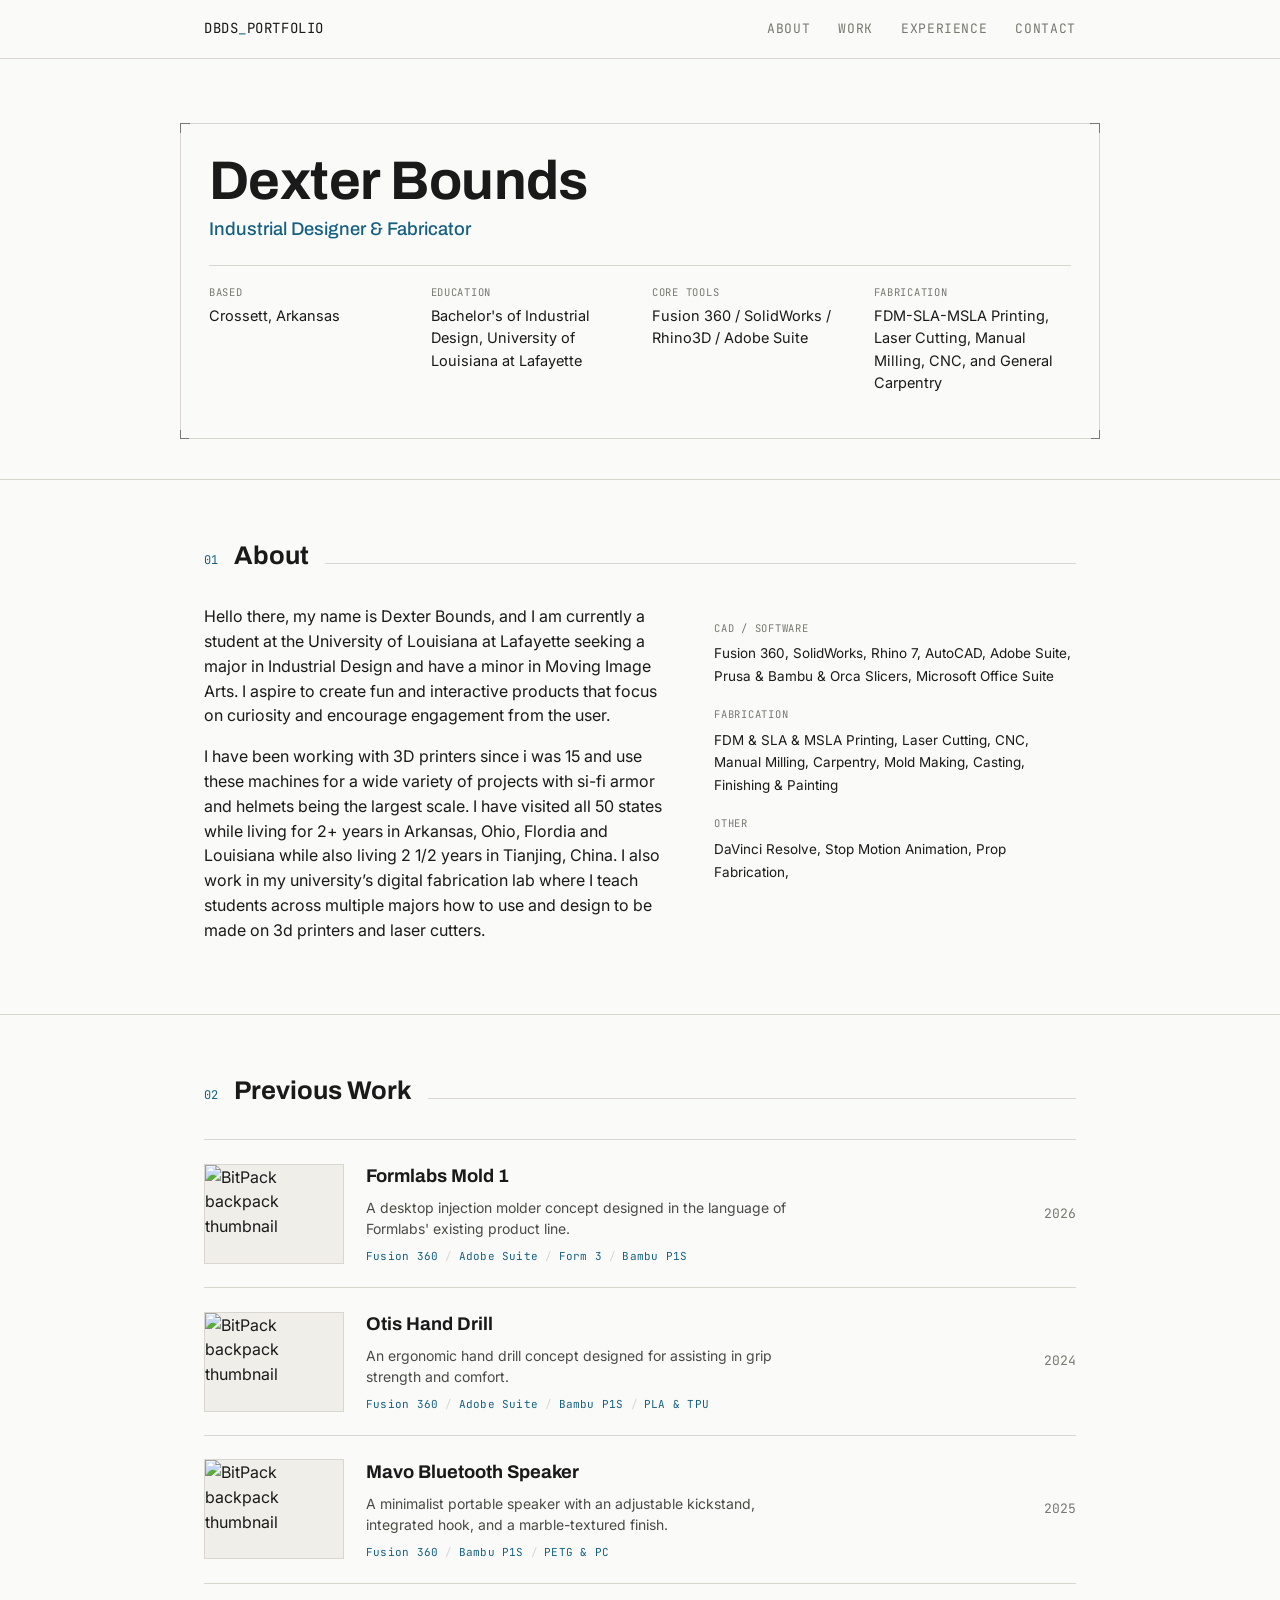
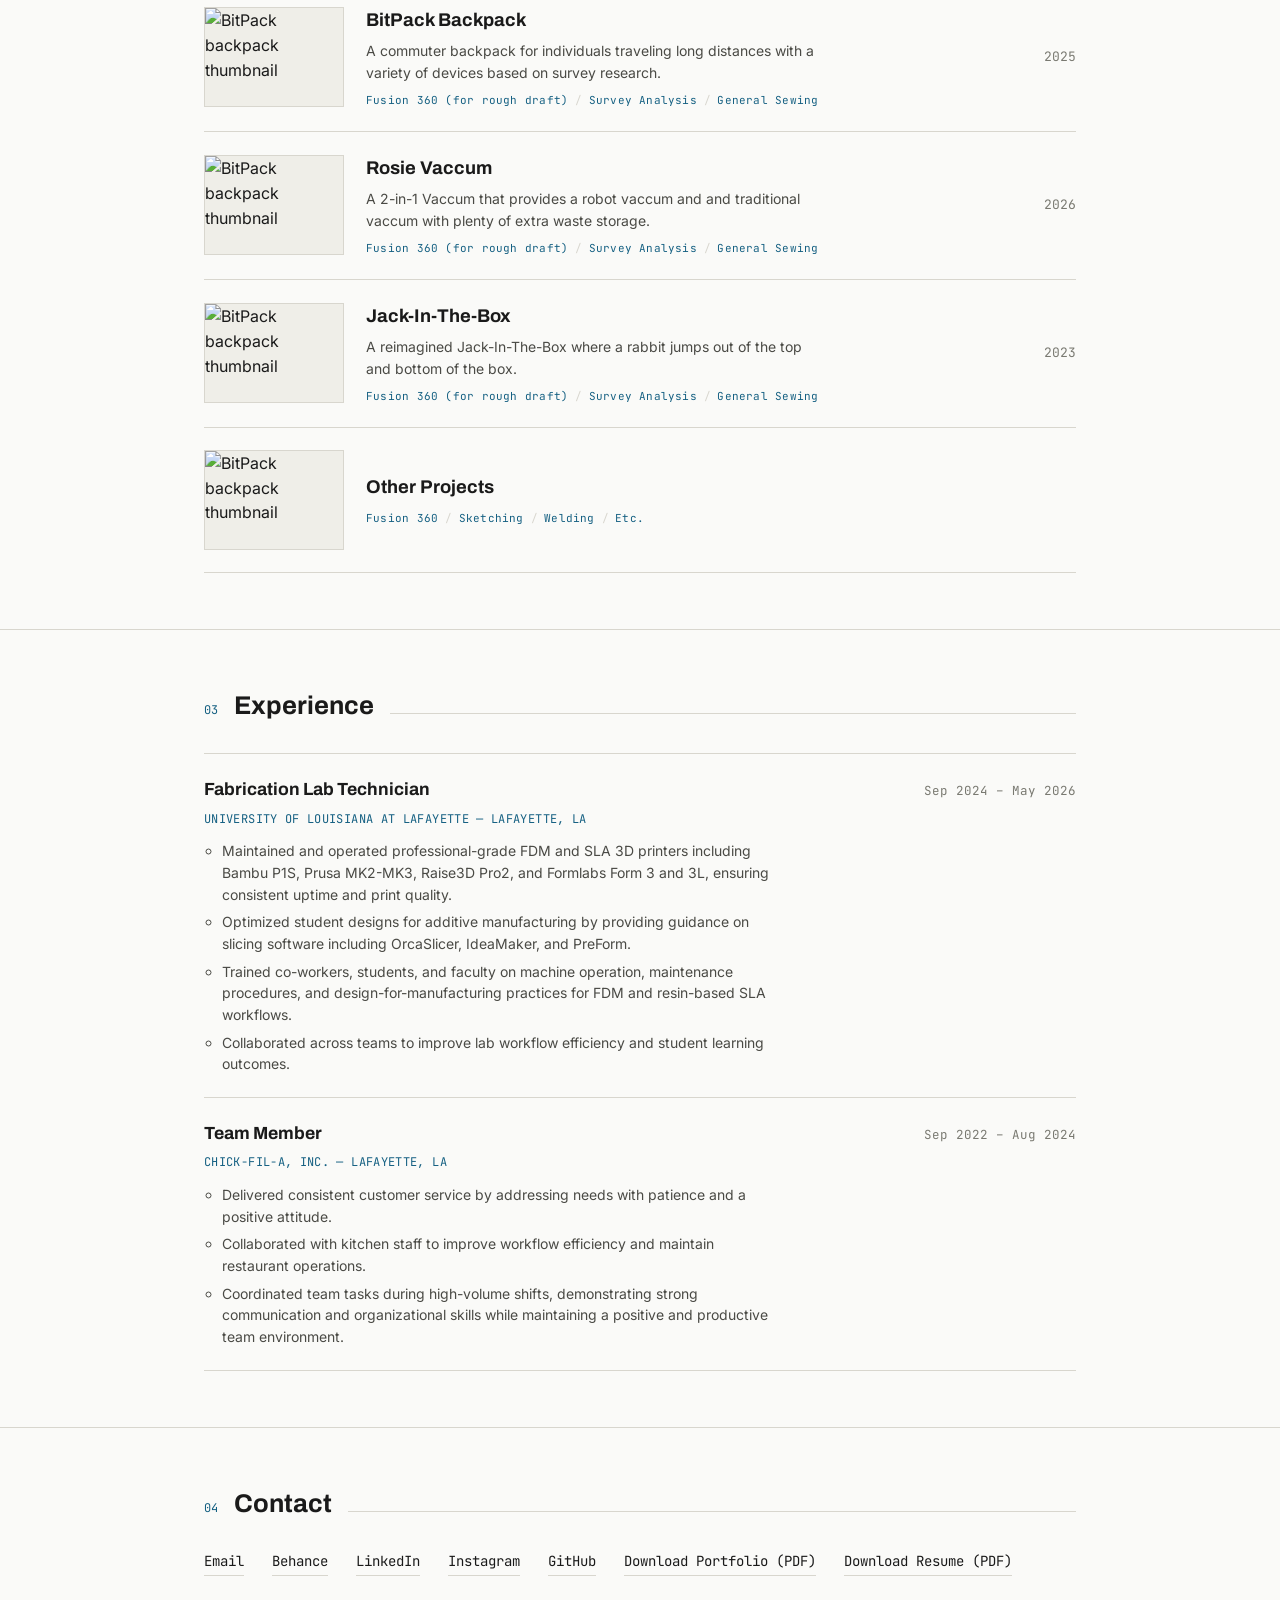
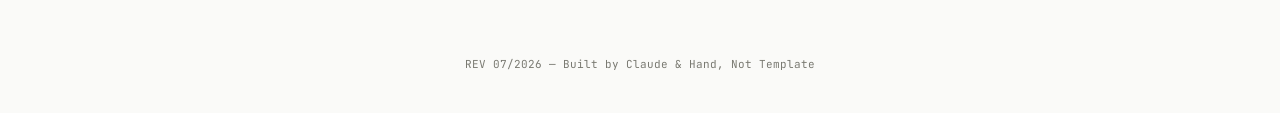
==== commit fc4f80e7: "Add files via upload" ====
--- a/index.html
+++ b/index.html
@@ -15,8 +15,8 @@
   <div class="wrap">
     <a class="brand" href="index.html">DBDS<span class="mark">_</span>PORTFOLIO</a>
     <nav class="nav">
+      <a href="index.html#about">About</a>
       <a href="index.html#work">Work</a>
-      <a href="index.html#about">About</a>
       <a href="index.html#experience">Experience</a>
       <a href="index.html#contact">Contact</a>
     </nav>
@@ -26,97 +26,131 @@
 <section class="titleblock">
   <div class="titleblock-inner crop">
     <span class="ca"></span><span class="cb"></span>
-    <p class="tb-eyebrow">Industrial Design / Fabrication</p>
     <h1 class="tb-name">Dexter Bounds</h1>
     <p class="tb-role">Industrial Designer &amp; Fabricator</p>
     <dl class="tb-specs">
       <div class="tb-spec"><dt>Based</dt><dd>Crossett, Arkansas</dd></div>
-      <div class="tb-spec"><dt>Education</dt><dd>Bachelor's of Industrial Design, UL at Lafayette</dd></div>
-      <div class="tb-spec"><dt>Core Tools</dt><dd>Fusion 360 / SolidWorks / Rhino3D</dd></div>
-      <div class="tb-spec"><dt>Fabrication</dt><dd>FDM-SLA-MSLA Printing, Laser Cutting, Manual Milling, CNC, and General Woodshop</dd></div>
+      <div class="tb-spec"><dt>Education</dt><dd>Bachelor's of Industrial Design, University of Louisiana at Lafayette</dd></div>
+      <div class="tb-spec"><dt>Core Tools</dt><dd>Fusion 360 / SolidWorks / Rhino3D / Adobe Suite</dd></div>
+      <div class="tb-spec"><dt>Fabrication</dt><dd>FDM-SLA-MSLA Printing, Laser Cutting, Manual Milling, CNC, and General Carpentry</dd></div>
     </dl>
   </div>
 </section>
 
-<section class="section" id="work">
+<section class="section" id="about">
   <div class="wrap">
     <div class="section-head">
       <span class="section-num">01</span>
-      <h2 class="section-title">Selected Work</h2>
-      <span class="section-rule"></span>
-    </div>
-    <ul class="project-list">
-        <li class="project-row">
-          <div class="project-thumb-fallback">NO<br>IMAGE</div>
-          <div class="project-info">
-            <a href="work/formlabs-mold-1.html">
-              <h3 class="project-title">Formlabs Mold 1</h3>
-            </a>
-            <p class="project-blurb">A desktop injection molder concept designed in the language of Formlabs' existing product line.</p>
-            <div class="spec-strip"><span>Fusion 360</span><span>Formlabs 3</span><span>Bambu P1S</span></div>
-          </div>
-          <div class="project-year">2026</div>
-        </li>
-
-        <li class="project-row">
-          <div class="project-thumb-fallback">NO<br>IMAGE</div>
-          <div class="project-info">
-            <a href="work/lock-in-hand-drill.html">
-              <h3 class="project-title">Otis</h3>
-            </a>
-            <p class="project-blurb">An ergonomic hand drill concept designed around a persona developing arthritis, with interchangeable grip plates for comfort testing.</p>
-            <div class="spec-strip"><span>Fusion 360</span><span>Bambu P1S</span><span>PLA / TPU</span></div>
-          </div>
-          <div class="project-year">2024</div>
-        </li>
-
-        <li class="project-row">
-          <div class="project-thumb-fallback">NO<br>IMAGE</div>
-          <div class="project-info">
-            <a href="work/mavo-speaker.html">
-              <h3 class="project-title">Mavo</h3>
-            </a>
-            <p class="project-blurb">A minimalist portable speaker with an adjustable kickstand, integrated hook, and a marble-textured finish that hides fingerprints.</p>
-            <div class="spec-strip"><span>Fusion 360</span><span>Bambu P1S</span><span>PETG / PC</span></div>
-          </div>
-          <div class="project-year">2025</div>
-        </li>
-
-        <li class="project-row">
-          <img class="project-thumb" src="assets/img/bitpack/bitpack-01-final.png" alt="BitPack backpack thumbnail" loading="lazy">
-          <div class="project-info">
-            <a href="work/bitpack.html">
-              <h3 class="project-title">BitPack</h3>
-            </a>
-            <p class="project-blurb">A commuter backpack designed around a hybrid tech-worker persona and survey research into everyday pain points.</p>
-            <div class="spec-strip"><span>Fusion 360 (for rough draft)</span><span>Survey Analysis</span><span>General Sewing</span></div>
-          </div>
-          <div class="project-year">2025</div>
-        </li></ul>
-  </div>
-</section>
-
-<section class="section" id="about">
-  <div class="wrap">
-    <div class="section-head">
-      <span class="section-num">02</span>
       <h2 class="section-title">About</h2>
       <span class="section-rule"></span>
     </div>
     <div class="about-grid">
       <div class="about-text">
-        <p>Hello There, I'm an industrial designer based in Crossett, Arkansas, recently graduated from the University of Louisiana at Lafayette with a minor in Moving Image Arts. My work includes digital CAD modeling and hands-on fabrication.</p>
-        <p>My capstone project, the Formlabs Mold, is a desktop injection molder concept inspired by the Formlabs line of products.</p>
+        <p>Hello there, my name is Dexter Bounds, and I am currently a student at the University of Louisiana at Lafayette seeking a major in Industrial Design and have a minor in Moving Image Arts. I aspire to create fun and interactive products that focus on curiosity and encourage engagement from the user.</p>
+        <p>I have been working with 3D printers since i was 15 and use these machines for a wide variety of projects with si-fi armor and helmets being the largest scale. I have visited all 50 states while living for 2+ years in Arkansas, Ohio, Flordia and Louisiana while also living 2 1/2 years in Tianjing, China. I also work in my university’s digital fabrication lab where I teach students across multiple majors how to use and design to be made on 3d printers and laser cutters.</p>
       </div>
       <dl class="skills-block">
         <dt>CAD / Software</dt>
-        <dd>Fusion 360, SolidWorks, Rhino 7, AutoCAD, Adobe Suite, Microsoft Office Suite, Blender</dd>
+        <dd>Fusion 360, SolidWorks, Rhino 7, AutoCAD, Adobe Suite, Prusa &amp; Bambu &amp; Orca Slicers, Microsoft Office Suite</dd>
         <dt>Fabrication</dt>
-        <dd>FDM &amp; SLA &amp; MSLA 3D printing, Laser Cutting, CNC, Manual Milling, Carpentry, Mold Making, Casting, Finishing &amp; Painting</dd>
+        <dd>FDM &amp; SLA &amp; MSLA Printing, Laser Cutting, CNC, Manual Milling, Carpentry, Mold Making, Casting, Finishing &amp; Painting</dd>
         <dt>Other</dt>
-        <dd>DaVinci Resolve, Stop Motion Animation, Prop Fabrication</dd>
+        <dd>DaVinci Resolve, Stop Motion Animation, Prop Fabrication,</dd>
       </dl>
     </div>
+  </div>
+</section>
+
+<section class="section" id="work">
+  <div class="wrap">
+    <div class="section-head">
+      <span class="section-num">02</span>
+      <h2 class="section-title">Previous Work</h2>
+      <span class="section-rule"></span>
+    </div>
+    <ul class="project-list">
+        <li class="project-row">
+          <img class="project-thumb" src="assets/img/formlabs/001.PNG" alt="BitPack backpack thumbnail" loading="lazy">
+          <div class="project-info">
+            <a href="work/formlabs-mold-1.html">
+              <h3 class="project-title">Formlabs Mold 1</h3>
+            </a>
+            <p class="project-blurb">A desktop injection molder concept designed in the language of Formlabs' existing product line.</p>
+            <div class="spec-strip"><span>Fusion 360</span><span>Adobe Suite</span><span>Form 3</span></span><span>Bambu P1S</span></div>
+          </div>
+          <div class="project-year">2026</div>
+        </li>
+
+        <li class="project-row">
+          <img class="project-thumb" src="assets/img/otis/Render 00.PNG" alt="BitPack backpack thumbnail" loading="lazy">
+          <div class="project-info">
+            <a href="work/lock-in-hand-drill.html">
+              <h3 class="project-title">Otis Hand Drill</h3>
+            </a>
+            <p class="project-blurb">An ergonomic hand drill concept designed for assisting in grip strength and comfort.</p>
+            <div class="spec-strip"><span>Fusion 360</span><span>Adobe Suite</span><span>Bambu P1S</span><span>PLA & TPU</span></div>
+          </div>
+          <div class="project-year">2024</div>
+        </li>
+
+        <li class="project-row">
+          <img class="project-thumb" src="assets/img/mavo/302_asgmt 7_DBounds_1.jpg" alt="BitPack backpack thumbnail" loading="lazy">
+          <div class="project-info">
+            <a href="work/mavo-speaker.html">
+              <h3 class="project-title">Mavo Bluetooth Speaker</h3>
+            </a>
+            <p class="project-blurb">A minimalist portable speaker with an adjustable kickstand, integrated hook, and a marble-textured finish.</p>
+            <div class="spec-strip"><span>Fusion 360</span><span>Bambu P1S</span><span>PETG & PC</span></div>
+          </div>
+          <div class="project-year">2025</div>
+        </li>
+
+        <li class="project-row">
+          <img class="project-thumb" src="assets/img/bitpack/20250427_224202480_iOS.jpg" alt="BitPack backpack thumbnail" loading="lazy">
+          <div class="project-info">
+            <a href="work/bitpack.html">
+              <h3 class="project-title">BitPack Backpack</h3>
+            </a>
+            <p class="project-blurb">A commuter backpack for individuals traveling long distances with a variety of devices based on survey research.</p>
+            <div class="spec-strip"><span>Fusion 360 (for rough draft)</span><span>Survey Analysis</span><span>General Sewing</span></div>
+          </div>
+          <div class="project-year">2025</div>
+        </li>
+
+        <li class="project-row">
+          <img class="project-thumb" src="assets/img/rosie/Firefly_Gemini Flash_Put this vacuum in a kitchen without changing anything in the reference image 165872.png" alt="BitPack backpack thumbnail" loading="lazy">
+          <div class="project-info">
+            <a href="work/bitpack.html">
+              <h3 class="project-title">Rosie Vaccum</h3>
+            </a>
+            <p class="project-blurb">A 2-in-1 Vaccum that provides a robot vaccum and and traditional vaccum with plenty of extra waste storage.</p>
+            <div class="spec-strip"><span>Fusion 360 (for rough draft)</span><span>Survey Analysis</span><span>General Sewing</span></div>
+          </div>
+          <div class="project-year">2026</div>
+        </li>
+
+        <li class="project-row">
+          <img class="project-thumb" src="assets/img/jack/20240421_020554678_iOS 2 - Copy.png" alt="BitPack backpack thumbnail" loading="lazy">
+          <div class="project-info">
+            <a href="work/bitpack.html">
+              <h3 class="project-title">Jack-In-The-Box</h3>
+            </a>
+            <p class="project-blurb">A reimagined Jack-In-The-Box where a rabbit jumps out of the top and bottom of the box.</p>
+            <div class="spec-strip"><span>Fusion 360 (for rough draft)</span><span>Survey Analysis</span><span>General Sewing</span></div>
+          </div>
+          <div class="project-year">2023</div>
+        </li>
+
+        <li class="project-row">
+          <img class="project-thumb" src="assets/img/sketches/20240323_153959949_iOS.jpg" alt="BitPack backpack thumbnail" loading="lazy">
+          <div class="project-info">
+            <a href="work/etc.html">
+              <h3 class="project-title">Other Projects</h3>
+            </a>
+            <p class="project-blurb"></p>
+            <div class="spec-strip"><span>Fusion 360</span><span>Sketching</span><span>Welding</span><span>Etc.</span></div>
+          </div>
+        </li></ul>
   </div>
 </section>
 
@@ -166,11 +200,16 @@
       <span class="section-rule"></span>
     </div>
     <div class="contact-row">
-      <a href="mailto:dexterboundsid@gmail.com">dexterboundsid@gmail.com</a>
+      <a href="mailto:dexterboundsid@gmail.com">Email</a>
       <a href="https://www.behance.net/dexterbounds">Behance</a>
       <a href="https://www.linkedin.com/in/dexter-bounds/">LinkedIn</a>
       <a href="https://www.instagram.com/dex_bounds/">Instagram</a>
       <a href="https://github.com/dexterboundsid-boop">GitHub</a>
+      <a class="download-link" href="../assets/docs/Bounds_Portfolio" download="Bounds_Portfolio.pdf">
+  Download Portfolio (PDF)
+      <a class="download-link" href="../assets/docs/BoundsDexter_Resume" download="Bounds_Portfolio.pdf">
+  Download Resume (PDF)
+</a>
     </div>
     </div>
   </div>
